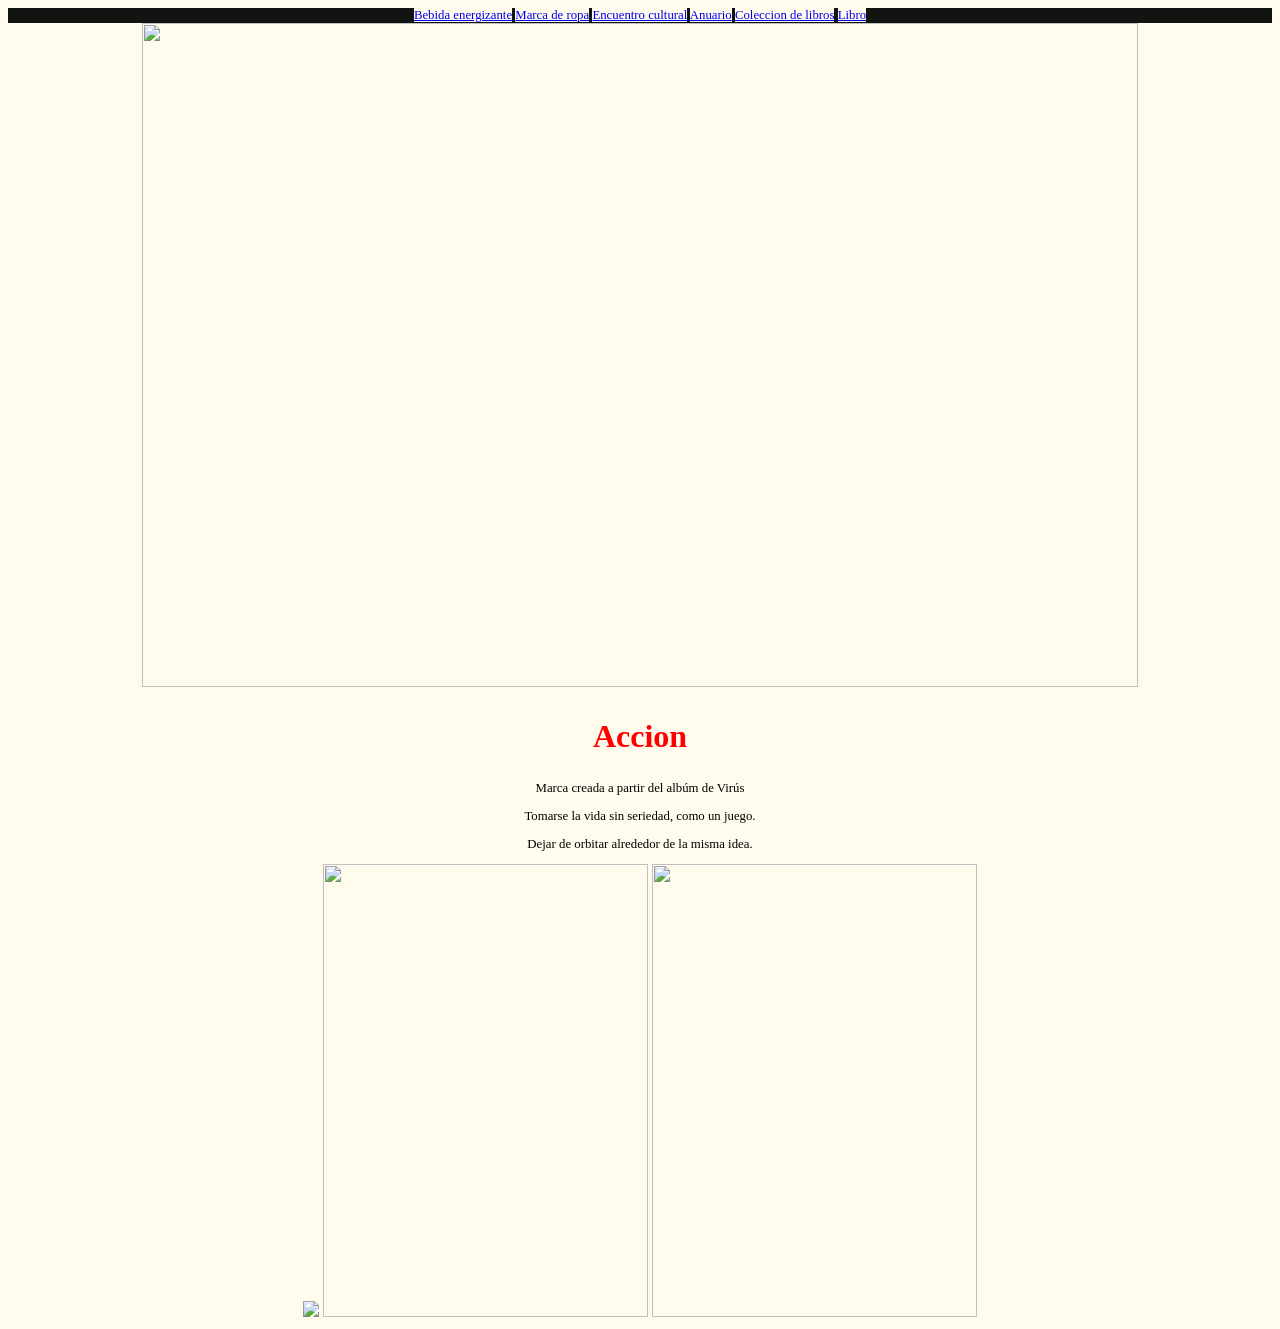
==== accion.html @ 91580eaf "Add files via upload" ====
<!DOCTYPE HTML>
<html>

<head>
    <meta charset="utf-8" />
    <title>accion</title>
    <link rel="stylesheet" href="estilo.css">
</head>

<body>
    <header>
        <nav id="trabajos">
            <a href="Accion">Bebida energizante</a>
            <a href="sobremi.html">Marca de ropa</a>
            <a href="contacto.html">Encuentro cultural</a>
            <a href="Accion">Anuario</a>
            <a href="sobremi.html">Coleccion de libros</a>
            <a href="contacto.html">Libro</a>
        </nav>
    </header>
</body>
<article id="proyectos">
    <img src="Imagenes/packagings.png" width="996" height="664">
    <h1>Accion</h1>
    <p>Marca creada a partir del albúm <Agujero Interior> de Virús</p>
    <p>Tomarse la vida sin seriedad, como un juego.</p>
    <p>Dejar de orbitar alrededor de la misma idea.</p>
    <img src="Imagenes/packaging-mockup.png" width="325 height=" 557">
    <img src="Imagenes/packagingpostergym.png" width="325" height="453">
    <img src="Imagenes/7.png" width="325" height="453">
</article>
---- estilo.css ----
/* CSS DOCUMENT */
@charset "UTF-8";

@font-face {
    font-family: "Bebas Neue";
    src: url(fuentes/BebasNeue-Regular.ttf) format(truetypefont);
    font-weight: normal;
    font-style: normal;
}

@font-face {
    font-family: "Montserrat regular";
    src: url(fuentes/Montserrat-Regular.ttf) format(truetype);
    font-weight: normal;
    font-style: normal;
}

@font-face {
    font-family: "Montserrat Italic";
    src: url(fuentes/Montserrat-Italic.ttf) format(truetype);
    font-weight: normal;
    font-style: italic;

}

@font-face {
    font-family: "Montserrat Bold";
    src: url(fuentes/Montserrat-Bold.ttf) format(truetype);
    font-weight: bold;
    font-style: normal;
}

* {
    background-color: #FFFCEE;
    text-align: center;
    margin: 20;
    padding: 0;
    text-wrap: balance;
    box-sizing: border-box;
}
h1 {
    font-family: 'Montserrat Bold';
    font-size: 2rem;
    color: #FF0000;
}

h2 {
font-family: 'Montserrat Italic';
font-size: 1rem;
color: #FF0000;
}

p,
ul
 {
    font-family: 'Montserrat Regular';
    font-size: 0.8rem;
}

#sobremi {
font-family: "Montserrat Italic";
font-size: 0.8rem;
}

nav {
    background-color: #121412;
    font-family: "Montserrat Regular";
    Font-size: 0.8rem;
    color: #FFFCEE;
}

#bienvenida {
    min-height: 300px
}

#sobremi {
    display: flex;
  justify-content: space-evenly;
}

#sobremiinfo {
    text-align: right; /*ya comprendi que no me lo toma por la propiedad de text align:center que puse antes, pero no entiendo por qué si este sistema es en cascada y esta propeidad nueva deberia anular las anteriores*/
}
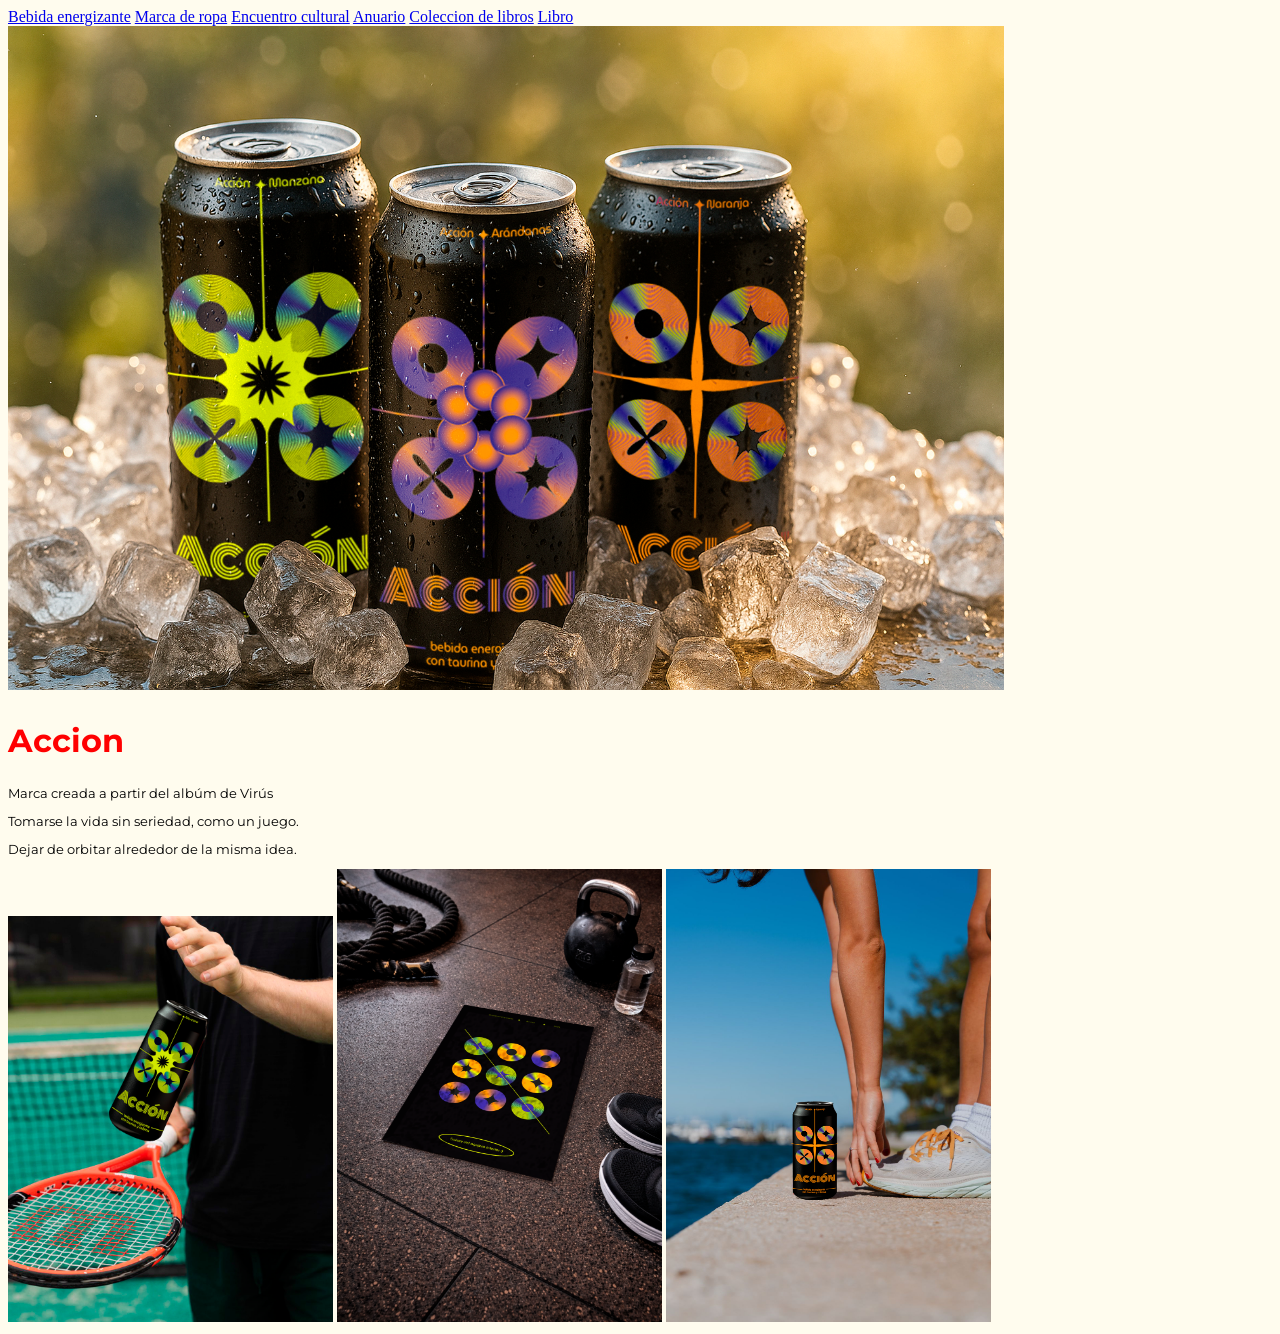
==== commit f35368ae: "estoestodo" ====
--- a/accion.html
+++ b/accion.html
@@ -1,31 +1,36 @@
-<!DOCTYPE HTML>
-<html>
-
-<head>
-    <meta charset="utf-8" />
-    <title>accion</title>
-    <link rel="stylesheet" href="estilo.css">
-</head>
-
-<body>
-    <header>
-        <nav id="trabajos">
-            <a href="Accion">Bebida energizante</a>
-            <a href="sobremi.html">Marca de ropa</a>
-            <a href="contacto.html">Encuentro cultural</a>
-            <a href="Accion">Anuario</a>
-            <a href="sobremi.html">Coleccion de libros</a>
-            <a href="contacto.html">Libro</a>
-        </nav>
-    </header>
-</body>
-<article id="proyectos">
-    <img src="Imagenes/packagings.png" width="996" height="664">
-    <h1>Accion</h1>
-    <p>Marca creada a partir del albúm <Agujero Interior> de Virús</p>
-    <p>Tomarse la vida sin seriedad, como un juego.</p>
-    <p>Dejar de orbitar alrededor de la misma idea.</p>
-    <img src="Imagenes/packaging-mockup.png" width="325 height=" 557">
-    <img src="Imagenes/packagingpostergym.png" width="325" height="453">
-    <img src="Imagenes/7.png" width="325" height="453">
-</article>+<!DOCTYPE HTML>
+<html>
+
+<head>
+    <meta charset="utf-8" />
+    <title>accion</title>
+    <link rel="stylesheet" href="estilo.css">
+</head>
+
+<body>
+    <header>
+        <nav class="trabajos">
+            <a href="Accion">Bebida energizante</a>
+            <a href="sobremi.html">Marca de ropa</a>
+            <a href="contacto.html">Encuentro cultural</a>
+            <a href="Accion">Anuario</a>
+            <a href="sobremi.html">Coleccion de libros</a>
+            <a href="contacto.html">Libro</a>
+        </nav>
+    </header>
+<main>
+<section class="proyectos">
+    <img src="img/packagings.png" width="996" height="664">
+    <h1>Accion</h1>
+    <p>Marca creada a partir del albúm <Agujero Interior> de Virús</p>
+    <p>Tomarse la vida sin seriedad, como un juego.</p>
+    <p>Dejar de orbitar alrededor de la misma idea.</p>
+    <img src="img/packaging-mockup.png" width="325 height=" 557">
+    <img src="img/packagingpostergym.png" width="325" height="453">
+    <img src="img/7.png" width="325" height="453">
+</section>
+</main>
+<footer>
+    
+</footer>
+</html>
--- a/estilo.css
+++ b/estilo.css
@@ -1,83 +1,160 @@
-/* CSS DOCUMENT */
-@charset "UTF-8";
-
-@font-face {
-    font-family: "Bebas Neue";
-    src: url(fuentes/BebasNeue-Regular.ttf) format(truetypefont);
-    font-weight: normal;
-    font-style: normal;
-}
-
-@font-face {
-    font-family: "Montserrat regular";
-    src: url(fuentes/Montserrat-Regular.ttf) format(truetype);
-    font-weight: normal;
-    font-style: normal;
-}
-
-@font-face {
-    font-family: "Montserrat Italic";
-    src: url(fuentes/Montserrat-Italic.ttf) format(truetype);
-    font-weight: normal;
-    font-style: italic;
-
-}
-
-@font-face {
-    font-family: "Montserrat Bold";
-    src: url(fuentes/Montserrat-Bold.ttf) format(truetype);
-    font-weight: bold;
-    font-style: normal;
-}
-
-* {
-    background-color: #FFFCEE;
-    text-align: center;
-    margin: 20;
-    padding: 0;
-    text-wrap: balance;
-    box-sizing: border-box;
-}
-h1 {
-    font-family: 'Montserrat Bold';
-    font-size: 2rem;
-    color: #FF0000;
-}
-
-h2 {
-font-family: 'Montserrat Italic';
-font-size: 1rem;
-color: #FF0000;
-}
-
-p,
-ul
- {
-    font-family: 'Montserrat Regular';
-    font-size: 0.8rem;
-}
-
-#sobremi {
-font-family: "Montserrat Italic";
-font-size: 0.8rem;
-}
-
-nav {
-    background-color: #121412;
-    font-family: "Montserrat Regular";
-    Font-size: 0.8rem;
-    color: #FFFCEE;
-}
-
-#bienvenida {
-    min-height: 300px
-}
-
-#sobremi {
-    display: flex;
-  justify-content: space-evenly;
-}
-
-#sobremiinfo {
-    text-align: right; /*ya comprendi que no me lo toma por la propiedad de text align:center que puse antes, pero no entiendo por qué si este sistema es en cascada y esta propeidad nueva deberia anular las anteriores*/
+/* CSS DOCUMENT */
+@charset "UTF-8";
+
+@font-face {
+    font-family: "Bebas Neue";
+    src: url(fuentes/BebasNeue-Regular.ttf) format(truetype);
+    font-weight: normal;
+    font-style: normal;
+}
+
+@font-face {
+    font-family: "Montserrat regular";
+    src: url(fuentes/Montserrat-Regular.ttf) format(truetype);
+    font-weight: normal;
+    font-style: normal;
+}
+
+@font-face {
+    font-family: "Montserrat Italic";
+    src: url(fuentes/Montserrat-Italic.ttf) format(truetype);
+    font-weight: normal;
+    font-style: italic;
+
+}
+
+@font-face {
+    font-family: "Montserrat Bold";
+    src: url(fuentes/Montserrat-Bold.ttf) format(truetype);
+    font-weight: bold;
+    font-style: normal;
+}
+
+* {
+    background-color: #FFFCEE;
+    padding: 0;
+    text-wrap: balance;
+    box-sizing: border-box;
+}
+
+h1 {
+    font-family: 'Montserrat Bold';
+    font-size: 2rem;
+    color: #FF0000;
+}
+
+h2 {
+    font-family: 'Montserrat Regular';
+    font-size: 1rem;
+    color: #FF0000;
+}
+
+p,
+ul,
+label {
+    font-family: 'Montserrat Regular';
+    font-size: 0.8rem;
+}
+
+#hiro {
+    width: 100%;
+    height: 100%;
+}
+
+
+
+#navportfolio {
+    background-color: #121412;
+    font-family: "Montserrat Regular";
+    Font-size: 0.8rem;
+    color: #FFFCEE;
+    min-height: 30px;
+    display: flex;
+    align-items: center;
+    gap: 30px;
+    padding-left: 15px; /*como hago para que las secciones en el nav y footer no tapen el color de fondo?*/
+}
+
+#bienvenida {
+    max-width: 660px;
+    text-align: center;
+    align-content: space-evenly;
+    min-height: 400px;
+}
+
+#sobremi {
+    display: flex;
+    justify-content: center;
+    gap: 20px;
+}
+
+#sobremiinfo {
+    text-align: initial;
+    /*ya comprendi que no me lo toma por la propiedad de text align:center que puse antes, pero no entiendo por qué si este sistema es en cascada y esta propeidad nueva deberia anular las anteriores*/
+}
+
+#portfolio {
+    display: flex;
+    flex-direction: column;
+    align-items: center;
+}
+
+
+#mainsobremi {
+    display: flex;
+    flex-direction: column;
+    gap: 36px;
+    align-items: center;
+}
+
+#trabajemosjuntos {
+    color: #fffefe;
+    background-color: #121412;
+}
+
+#maintrabajemos {
+    display: flex;
+    flex-direction: column;
+    align-items: center;
+}
+
+#titulotrabajemos {
+    min-height: 140px;
+    align-content: center;
+}
+
+video {
+    width: 100%;
+    height: 100%;
+}
+
+footer {
+    display: flex;
+    align-items: center;
+    background-color: #121412;
+    padding-left: 20px;
+    gap: 100px;
+    /*no pude alinearlo a la derecha como en el figma*/
+}
+
+form {
+    width: 100px;
+    padding-bottom: 30px;
+}
+
+#trabajos {
+    font-family: "Montserrat Regular";
+    Font-size: 0.8rem;
+    min-height: 30px;
+    display: flex;
+    align-items: center;
+    gap: 30px;
+    padding-left: 15px;
+    color: #FF0000;
+}
+
+#proyectos {
+    display: flex;
+  flex-direction: column;
+  align-items: center;
 }
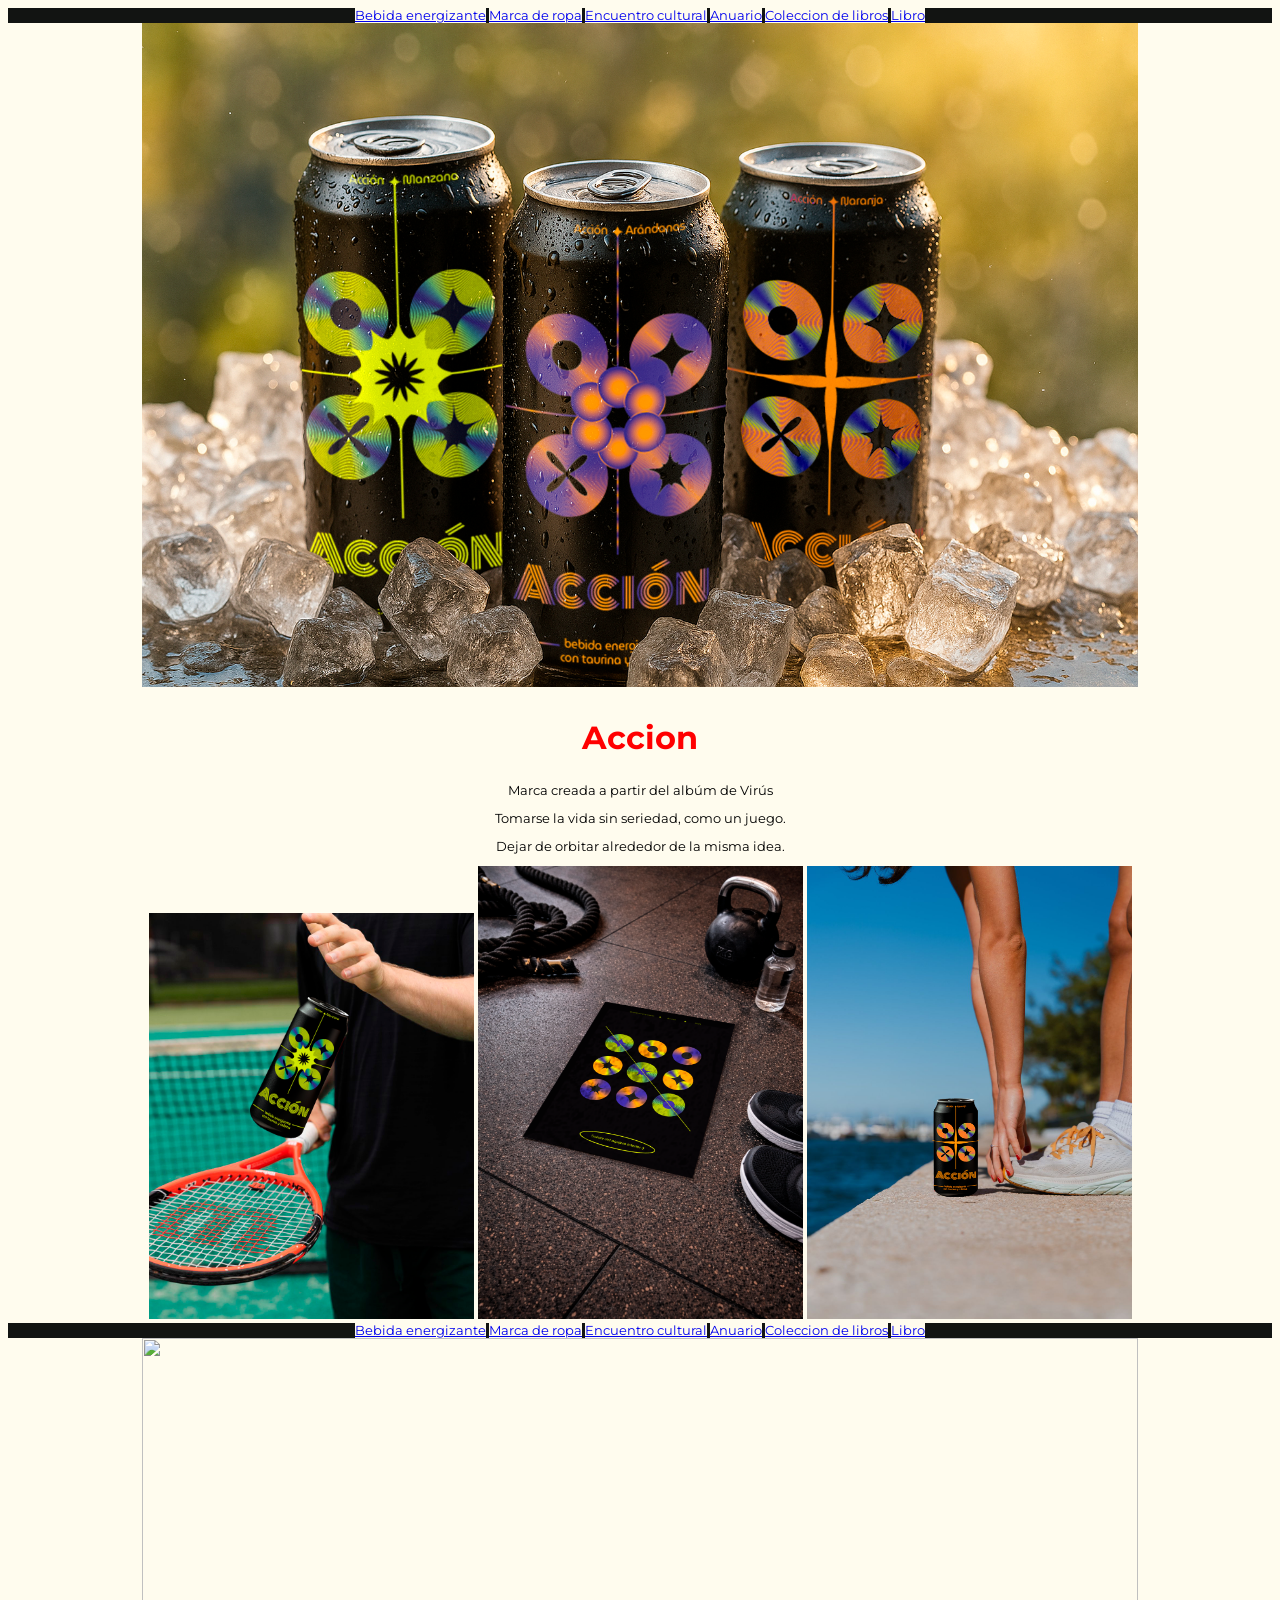
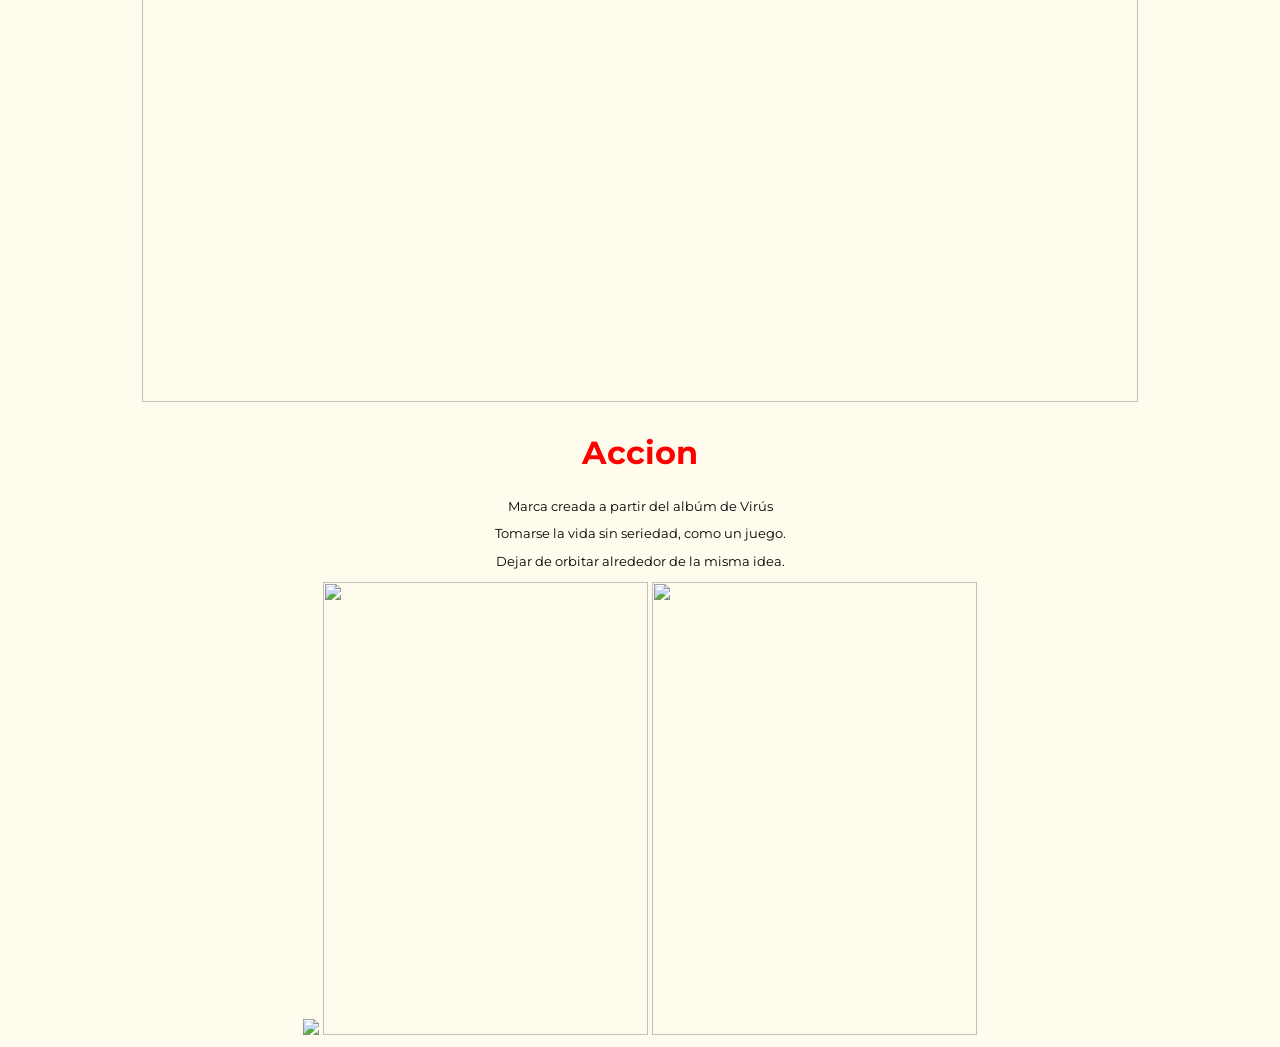
==== commit 390b24aa: "Merge branch 'main' of https://github.com/rocioxmartinez/curriculum-martinez-rocio" ====
--- a/accion.html
+++ b/accion.html
@@ -33,4 +33,34 @@
 <footer>
     
 </footer>
-</html>+</html><!DOCTYPE HTML>
+<html>
+
+<head>
+    <meta charset="utf-8" />
+    <title>accion</title>
+    <link rel="stylesheet" href="estilo.css">
+</head>
+
+<body>
+    <header>
+        <nav id="trabajos">
+            <a href="Accion">Bebida energizante</a>
+            <a href="sobremi.html">Marca de ropa</a>
+            <a href="contacto.html">Encuentro cultural</a>
+            <a href="Accion">Anuario</a>
+            <a href="sobremi.html">Coleccion de libros</a>
+            <a href="contacto.html">Libro</a>
+        </nav>
+    </header>
+</body>
+<article id="proyectos">
+    <img src="Imagenes/packagings.png" width="996" height="664">
+    <h1>Accion</h1>
+    <p>Marca creada a partir del albúm <Agujero Interior> de Virús</p>
+    <p>Tomarse la vida sin seriedad, como un juego.</p>
+    <p>Dejar de orbitar alrededor de la misma idea.</p>
+    <img src="Imagenes/packaging-mockup.png" width="325 height=" 557">
+    <img src="Imagenes/packagingpostergym.png" width="325" height="453">
+    <img src="Imagenes/7.png" width="325" height="453">
+</article>
--- a/estilo.css
+++ b/estilo.css
@@ -3,7 +3,7 @@
 
 @font-face {
     font-family: "Bebas Neue";
-    src: url(fuentes/BebasNeue-Regular.ttf) format(truetype);
+    src: url(fuentes/BebasNeue-Regular.ttf) format(truetypefont);
     font-weight: normal;
     font-style: normal;
 }
@@ -32,11 +32,12 @@
 
 * {
     background-color: #FFFCEE;
+    text-align: center;
+    margin: 20;
     padding: 0;
     text-wrap: balance;
     box-sizing: border-box;
 }
-
 h1 {
     font-family: 'Montserrat Bold';
     font-size: 2rem;
@@ -44,117 +45,39 @@
 }
 
 h2 {
-    font-family: 'Montserrat Regular';
-    font-size: 1rem;
-    color: #FF0000;
+font-family: 'Montserrat Italic';
+font-size: 1rem;
+color: #FF0000;
 }
 
 p,
-ul,
-label {
+ul
+ {
     font-family: 'Montserrat Regular';
     font-size: 0.8rem;
 }
 
-#hiro {
-    width: 100%;
-    height: 100%;
+#sobremi {
+font-family: "Montserrat Italic";
+font-size: 0.8rem;
 }
 
-
-
-#navportfolio {
+nav {
     background-color: #121412;
     font-family: "Montserrat Regular";
     Font-size: 0.8rem;
     color: #FFFCEE;
-    min-height: 30px;
-    display: flex;
-    align-items: center;
-    gap: 30px;
-    padding-left: 15px; /*como hago para que las secciones en el nav y footer no tapen el color de fondo?*/
 }
 
 #bienvenida {
-    max-width: 660px;
-    text-align: center;
-    align-content: space-evenly;
-    min-height: 400px;
+    min-height: 300px
 }
 
 #sobremi {
     display: flex;
-    justify-content: center;
-    gap: 20px;
+  justify-content: space-evenly;
 }
 
 #sobremiinfo {
-    text-align: initial;
-    /*ya comprendi que no me lo toma por la propiedad de text align:center que puse antes, pero no entiendo por qué si este sistema es en cascada y esta propeidad nueva deberia anular las anteriores*/
-}
-
-#portfolio {
-    display: flex;
-    flex-direction: column;
-    align-items: center;
-}
-
-
-#mainsobremi {
-    display: flex;
-    flex-direction: column;
-    gap: 36px;
-    align-items: center;
-}
-
-#trabajemosjuntos {
-    color: #fffefe;
-    background-color: #121412;
-}
-
-#maintrabajemos {
-    display: flex;
-    flex-direction: column;
-    align-items: center;
-}
-
-#titulotrabajemos {
-    min-height: 140px;
-    align-content: center;
-}
-
-video {
-    width: 100%;
-    height: 100%;
-}
-
-footer {
-    display: flex;
-    align-items: center;
-    background-color: #121412;
-    padding-left: 20px;
-    gap: 100px;
-    /*no pude alinearlo a la derecha como en el figma*/
-}
-
-form {
-    width: 100px;
-    padding-bottom: 30px;
-}
-
-#trabajos {
-    font-family: "Montserrat Regular";
-    Font-size: 0.8rem;
-    min-height: 30px;
-    display: flex;
-    align-items: center;
-    gap: 30px;
-    padding-left: 15px;
-    color: #FF0000;
-}
-
-#proyectos {
-    display: flex;
-  flex-direction: column;
-  align-items: center;
+    text-align: right; /*ya comprendi que no me lo toma por la propiedad de text align:center que puse antes, pero no entiendo por qué si este sistema es en cascada y esta propeidad nueva deberia anular las anteriores*/
 }
--- a/estilo.css
+++ b/estilo.css
@@ -3,7 +3,7 @@
 
 @font-face {
     font-family: "Bebas Neue";
-    src: url(fuentes/BebasNeue-Regular.ttf) format(truetype);
+    src: url(fuentes/BebasNeue-Regular.ttf) format(truetypefont);
     font-weight: normal;
     font-style: normal;
 }
@@ -32,11 +32,12 @@
 
 * {
     background-color: #FFFCEE;
+    text-align: center;
+    margin: 20;
     padding: 0;
     text-wrap: balance;
     box-sizing: border-box;
 }
-
 h1 {
     font-family: 'Montserrat Bold';
     font-size: 2rem;
@@ -44,117 +45,39 @@
 }
 
 h2 {
-    font-family: 'Montserrat Regular';
-    font-size: 1rem;
-    color: #FF0000;
+font-family: 'Montserrat Italic';
+font-size: 1rem;
+color: #FF0000;
 }
 
 p,
-ul,
-label {
+ul
+ {
     font-family: 'Montserrat Regular';
     font-size: 0.8rem;
 }
 
-#hiro {
-    width: 100%;
-    height: 100%;
+#sobremi {
+font-family: "Montserrat Italic";
+font-size: 0.8rem;
 }
 
-
-
-#navportfolio {
+nav {
     background-color: #121412;
     font-family: "Montserrat Regular";
     Font-size: 0.8rem;
     color: #FFFCEE;
-    min-height: 30px;
-    display: flex;
-    align-items: center;
-    gap: 30px;
-    padding-left: 15px; /*como hago para que las secciones en el nav y footer no tapen el color de fondo?*/
 }
 
 #bienvenida {
-    max-width: 660px;
-    text-align: center;
-    align-content: space-evenly;
-    min-height: 400px;
+    min-height: 300px
 }
 
 #sobremi {
     display: flex;
-    justify-content: center;
-    gap: 20px;
+  justify-content: space-evenly;
 }
 
 #sobremiinfo {
-    text-align: initial;
-    /*ya comprendi que no me lo toma por la propiedad de text align:center que puse antes, pero no entiendo por qué si este sistema es en cascada y esta propeidad nueva deberia anular las anteriores*/
-}
-
-#portfolio {
-    display: flex;
-    flex-direction: column;
-    align-items: center;
-}
-
-
-#mainsobremi {
-    display: flex;
-    flex-direction: column;
-    gap: 36px;
-    align-items: center;
-}
-
-#trabajemosjuntos {
-    color: #fffefe;
-    background-color: #121412;
-}
-
-#maintrabajemos {
-    display: flex;
-    flex-direction: column;
-    align-items: center;
-}
-
-#titulotrabajemos {
-    min-height: 140px;
-    align-content: center;
-}
-
-video {
-    width: 100%;
-    height: 100%;
-}
-
-footer {
-    display: flex;
-    align-items: center;
-    background-color: #121412;
-    padding-left: 20px;
-    gap: 100px;
-    /*no pude alinearlo a la derecha como en el figma*/
-}
-
-form {
-    width: 100px;
-    padding-bottom: 30px;
-}
-
-#trabajos {
-    font-family: "Montserrat Regular";
-    Font-size: 0.8rem;
-    min-height: 30px;
-    display: flex;
-    align-items: center;
-    gap: 30px;
-    padding-left: 15px;
-    color: #FF0000;
-}
-
-#proyectos {
-    display: flex;
-  flex-direction: column;
-  align-items: center;
+    text-align: right; /*ya comprendi que no me lo toma por la propiedad de text align:center que puse antes, pero no entiendo por qué si este sistema es en cascada y esta propeidad nueva deberia anular las anteriores*/
 }
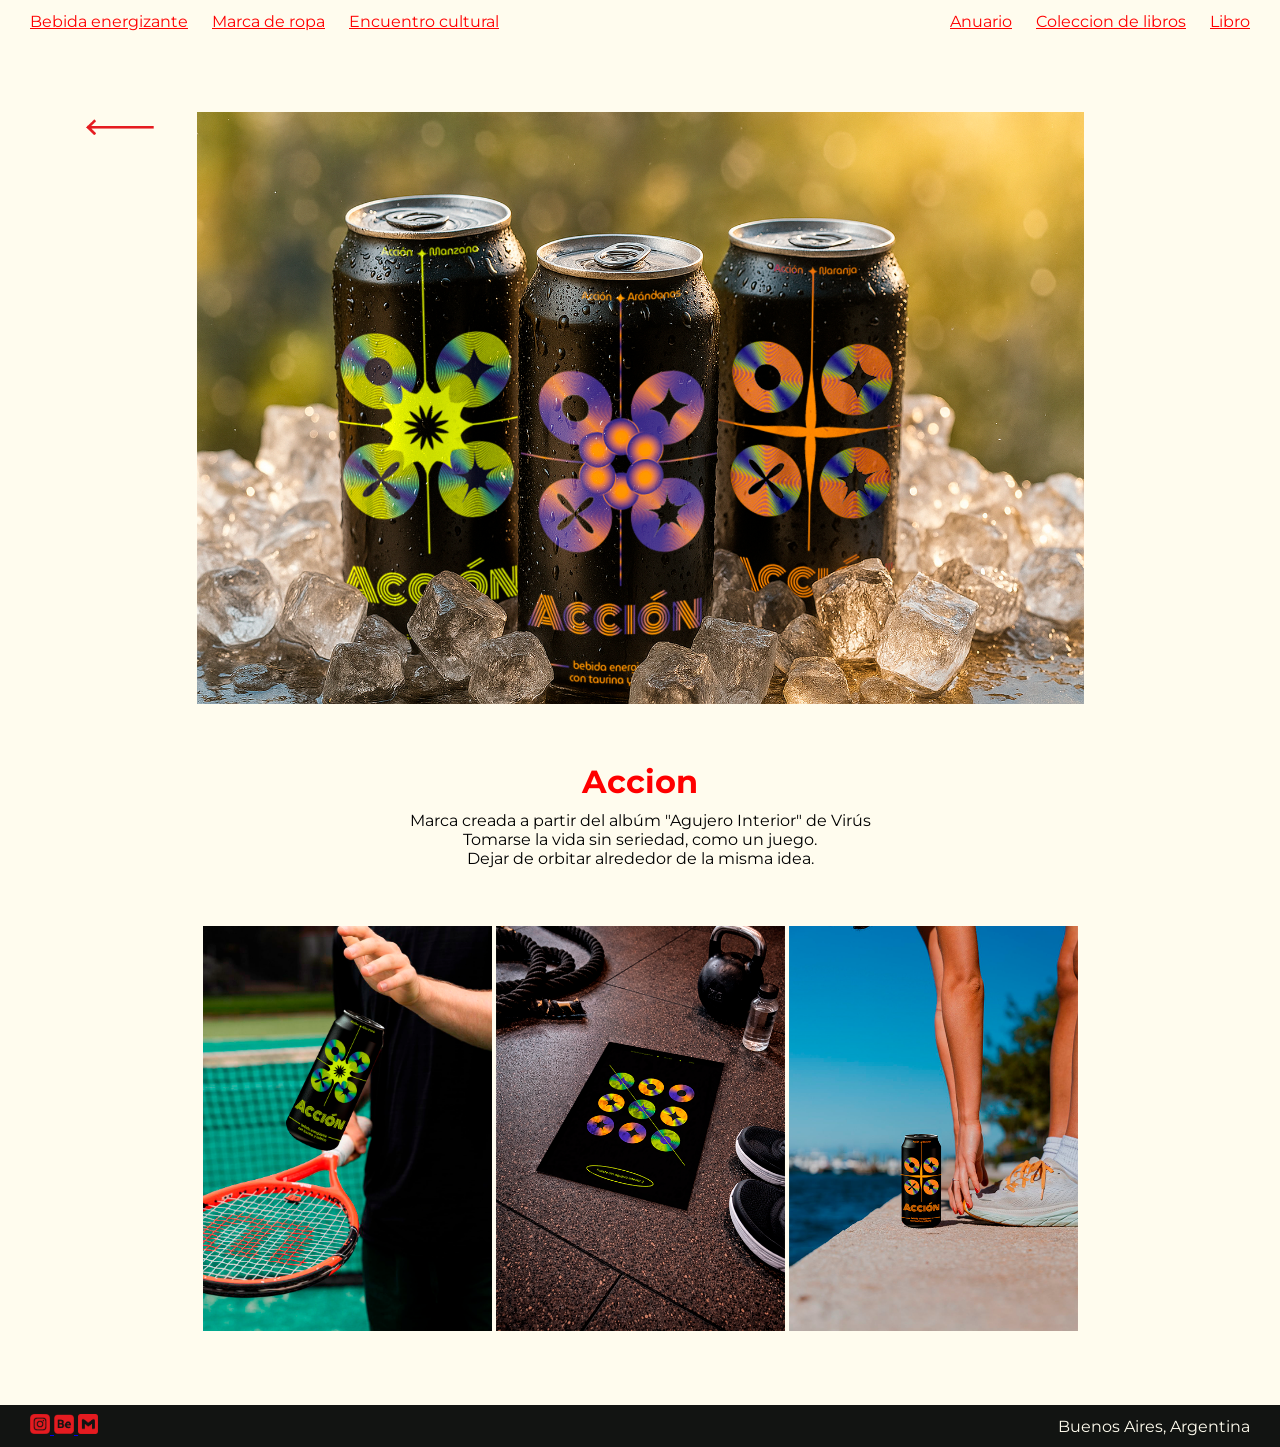
==== commit 1b06c9df: "release" ====
--- a/accion.html
+++ b/accion.html
@@ -9,58 +9,55 @@
 
 <body>
     <header>
-        <nav class="trabajos">
-            <a href="Accion">Bebida energizante</a>
-            <a href="sobremi.html">Marca de ropa</a>
-            <a href="contacto.html">Encuentro cultural</a>
-            <a href="Accion">Anuario</a>
-            <a href="sobremi.html">Coleccion de libros</a>
-            <a href="contacto.html">Libro</a>
+        <nav class="galeria">
+            <div id="trabajoidentidad">
+                <a href="accion.html">Bebida energizante</a>
+                <a href="marcaderopa.html">Marca de ropa</a>
+                <a href="encuentrocultural.html">Encuentro cultural</a>
+            </div>
+            <div id="trabajoeditorial">
+                <a href="anuario.html">Anuario</a>
+                <a href="coleccion.html">Coleccion de libros</a>
+                <a href="libro.html">Libro</a>
+            </div>
         </nav>
     </header>
-<main>
-<section class="proyectos">
-    <img src="img/packagings.png" width="996" height="664">
-    <h1>Accion</h1>
-    <p>Marca creada a partir del albúm <Agujero Interior> de Virús</p>
-    <p>Tomarse la vida sin seriedad, como un juego.</p>
-    <p>Dejar de orbitar alrededor de la misma idea.</p>
-    <img src="img/packaging-mockup.png" width="325 height=" 557">
-    <img src="img/packagingpostergym.png" width="325" height="453">
-    <img src="img/7.png" width="325" height="453">
-</section>
-</main>
-<footer>
-    
-</footer>
-</html><!DOCTYPE HTML>
-<html>
+    <main>
+        <section class="mainaccion">
+            <article class="hiroaccion">
+                <a href="index.html">
+                    <img src="img/flecha-02-02-02.png" width="70px" height="20px">
+                </a>
+                <img src="img/packagings.png" width="887px" height="592px">
+            </article>
+            <article class="accion">
+                <h1>Accion</h1>
+                <p>Marca creada a partir del albúm "Agujero Interior" de Virús</p>
+                <p>Tomarse la vida sin seriedad, como un juego.</p>
+                <p>Dejar de orbitar alrededor de la misma idea.</p>
+            </article>
+            <article class="imagenes">
+                <img src="img/accion-uno.png" width="289px" height="405px">
+                <img src="img/accion-tres.png" width="289px" height="405px">
+                <img src="img/accion-dos.png" width="289px" height="405px">
+            </article>
+        </section>
 
-<head>
-    <meta charset="utf-8" />
-    <title>accion</title>
-    <link rel="stylesheet" href="estilo.css">
-</head>
+    </main>
+    <footer>
+        <div>
+            <a href="https://www.instagram.com/haciendounpocodemucho/">
+                <img src="img/instagram.png" alt="instagram" height="20px" width="20px">
+            </a>
+            <a href="https://www.behance.net/rocomartinez4">
+                <img src="img/behance_Mesa de trabajo 1.png" alt="behance" height="20px" width="20px">
+            </a>
+            <a href="https://mail.google.com/mail/u/0/#inbox">
+                <img src="img/gmail_Mesa de trabajo 1.png" alt="mail" height="20px" width="20px">
+            </a>
+        </div>
+        <a>Buenos Aires, Argentina</a>
+    </footer>
+</body>
 
-<body>
-    <header>
-        <nav id="trabajos">
-            <a href="Accion">Bebida energizante</a>
-            <a href="sobremi.html">Marca de ropa</a>
-            <a href="contacto.html">Encuentro cultural</a>
-            <a href="Accion">Anuario</a>
-            <a href="sobremi.html">Coleccion de libros</a>
-            <a href="contacto.html">Libro</a>
-        </nav>
-    </header>
-</body>
-<article id="proyectos">
-    <img src="Imagenes/packagings.png" width="996" height="664">
-    <h1>Accion</h1>
-    <p>Marca creada a partir del albúm <Agujero Interior> de Virús</p>
-    <p>Tomarse la vida sin seriedad, como un juego.</p>
-    <p>Dejar de orbitar alrededor de la misma idea.</p>
-    <img src="Imagenes/packaging-mockup.png" width="325 height=" 557">
-    <img src="Imagenes/packagingpostergym.png" width="325" height="453">
-    <img src="Imagenes/7.png" width="325" height="453">
-</article>+</html>
--- a/estilo.css
+++ b/estilo.css
@@ -2,21 +2,21 @@
 @charset "UTF-8";
 
 @font-face {
-    font-family: "Bebas Neue";
-    src: url(fuentes/BebasNeue-Regular.ttf) format(truetypefont);
+    font-family: 'Bebas Neue';
+    src: url(fuentes/BebasNeue-Regular.ttf) format(truetype);
     font-weight: normal;
     font-style: normal;
 }
 
 @font-face {
-    font-family: "Montserrat regular";
+    font-family: 'Montserrat regular';
     src: url(fuentes/Montserrat-Regular.ttf) format(truetype);
     font-weight: normal;
     font-style: normal;
 }
 
 @font-face {
-    font-family: "Montserrat Italic";
+    font-family: 'Montserrat Italic';
     src: url(fuentes/Montserrat-Italic.ttf) format(truetype);
     font-weight: normal;
     font-style: italic;
@@ -24,20 +24,23 @@
 }
 
 @font-face {
-    font-family: "Montserrat Bold";
+    font-family: 'Montserrat Bold';
     src: url(fuentes/Montserrat-Bold.ttf) format(truetype);
     font-weight: bold;
     font-style: normal;
 }
 
 * {
-    background-color: #FFFCEE;
-    text-align: center;
-    margin: 20;
+    margin: 0;
     padding: 0;
     text-wrap: balance;
     box-sizing: border-box;
 }
+
+main {
+    background-color: #FFFCEE;
+}
+
 h1 {
     font-family: 'Montserrat Bold';
     font-size: 2rem;
@@ -45,27 +48,52 @@
 }
 
 h2 {
-font-family: 'Montserrat Italic';
-font-size: 1rem;
-color: #FF0000;
-}
-
-p,
-ul
- {
-    font-family: 'Montserrat Regular';
-    font-size: 0.8rem;
-}
-
-#sobremi {
-font-family: "Montserrat Italic";
-font-size: 0.8rem;
-}
-
-nav {
+    font-family: 'Montserrat Italic';
+    font-size: 1.5rem;
+    color: #FF0000;
+}
+
+p {
+    font-family: 'Montserrat Regular';
+    font-size: 1rem;
+}
+
+.navportfolio {
     background-color: #121412;
-    font-family: "Montserrat Regular";
-    Font-size: 0.8rem;
+    font-family: 'Montserrat Regular';
+    Font-size: 1rem;
+    height: 42px;
+    display: flex;
+    align-content: center;
+    align-items: center;
+    gap: 80px;
+    padding-left: 30px;
+}
+
+.galeria {
+    font-family: 'Montserrat Regular';
+    Font-size: 1rem;
+    height: 42px;
+    display: flex;
+    align-items: center;
+    padding-left: 30px;
+    padding-right: 30px;
+    background-color: #FFFCEE;
+    justify-content: space-between;
+    flex-wrap: wrap;
+}
+
+.galeria div {
+    display: flex;
+    gap: 24px;
+}
+
+.galeria a {
+    color: #FF0000;
+
+}
+
+nav a {
     color: #FFFCEE;
 }
 
@@ -73,11 +101,227 @@
     min-height: 300px
 }
 
-#sobremi {
-    display: flex;
-  justify-content: space-evenly;
-}
-
-#sobremiinfo {
-    text-align: right; /*ya comprendi que no me lo toma por la propiedad de text align:center que puse antes, pero no entiendo por qué si este sistema es en cascada y esta propeidad nueva deberia anular las anteriores*/
+footer {
+    background-color: #121412;
+    font-family: 'Montserrat Regular';
+    Font-size: 1rem;
+    color: #FFFCEE;
+    height: 42px;
+    display: flex;
+    align-items: center;
+    gap: 80px;
+    padding-left: 30px;
+    justify-content: space-between;
+    padding-right: 30px;
+}
+
+
+.softwares {
+    text-align: left;
+}
+
+video {
+    width: 100%;
+    height: 100%;
+}
+
+.bienvenida {
+    display: flex;
+    flex-direction: column;
+    gap: 11px;
+    padding: 80px;
+    text-align: center;
+}
+
+.bienvenida p {
+    max-width: 600px;
+    margin: 0 auto;
+}
+
+.trabajos h2 {
+    margin-top: 40px;
+    margin-bottom: 10px;
+}
+
+.trabajos {
+    padding-top: 80px;
+    text-align: center;
+}
+
+.identidad,
+.editorial {
+    display: flex;
+    justify-content: center;
+    gap: 20px;
+    flex-wrap: wrap;
+}
+
+.editorial {
+    padding-bottom: 80px;
+}
+
+.accion h1 {
+    padding-bottom: 10px;
+}
+
+.accion {
+    text-align: center;
+    padding: 10px
+}
+
+.imagenes {
+    padding-bottom: 70px;
+    text-align: center;
+}
+
+.hiroaccion {
+    position: relative;
+    display: flex;
+    justify-content: center;
+}
+
+.hiroaccion img:first-child {
+    position: absolute;
+    top: 5px;
+    left: 85px;
+}
+
+.mainaccion {
+    display: flex;
+    flex-direction: column;
+    gap: 48px;
+    padding-top: 70px;
+}
+
+.hiroaccion {
+    height: 100%;
+    width: 100%; /*intente esto para volver responsive el hiro pero no pude*/
+}
+
+
+.softwares {
+    font-family: 'Montserrat Italic';
+    display: flex;
+    flex-direction: column;
+    gap: 12px;
+}
+
+.mainsobremi {
+    display: flex;
+    justify-content: center;
+    gap: 20px;
+}
+
+
+
+ul {
+    list-style: none;
+}
+
+main h1 {
+    text-align: center;
+}
+
+#yo {
+    padding-top: 80px;
+    padding-bottom: 80px;
+}
+
+.trabajemos {
+    padding-bottom: 80px;
+    padding-top: 80px;
+    text-align: center;
+}
+
+
+
+form {
+    max-width: 700px;
+    margin: auto;
+    display: flex;
+    flex-direction: column;
+    text-align: left;
+    font-family: 'Montserrat Regular';
+}
+
+
+
+
+input {
+    align-self: flex-end;
+    background: none;
+    border: none;
+    color: #FF0000;
+    font-family: 'Montserrat Regular';
+
+}
+
+#proyecto {
+    height: 87px;
+    border: 1px solid red;
+    background: transparent;
+    margin-bottom: 20px;
+    resize: vertical;
+}
+
+#Nombre,
+#Email {
+    align-self: normal;
+    height: 30px;
+    border: 1px solid red;
+    background: transparent;
+    margin-bottom: 30px;
+}
+
+.Ecos {
+    text-align: center;
+    display: flex;
+    flex-direction: column;
+    gap: 10px;
+    padding-bottom: 50px;
+}
+
+
+@media screen and (max-width: 800px) {
+    .navportfolio {
+        display: flex;
+        flex-direction: column;
+        display: flex;
+        height: 200px;
+        gap: 10px;
+        justify-content: space-evenly;
+
+    }
+
+    .galeria {
+        justify-content: center;
+        height: 80px;
+    }
+
+    #trabajoeditorial {
+        display: flex;
+        flex-direction: column;
+        gap: 6px;
+        align-items: center;
+        position: relative;
+        padding: 80px;
+    }
+
+    #trabajoidentidad {
+        display: flex;
+        flex-direction: column;
+        position: absolute;
+        gap: 6px;
+        align-items: center;
+    }
+
+    .imagenes,
+    .identidad,
+    .editorial {
+        display: flex;
+        flex-direction: column;
+        gap: 5px;
+        align-items: center;
+    }
+
 }
